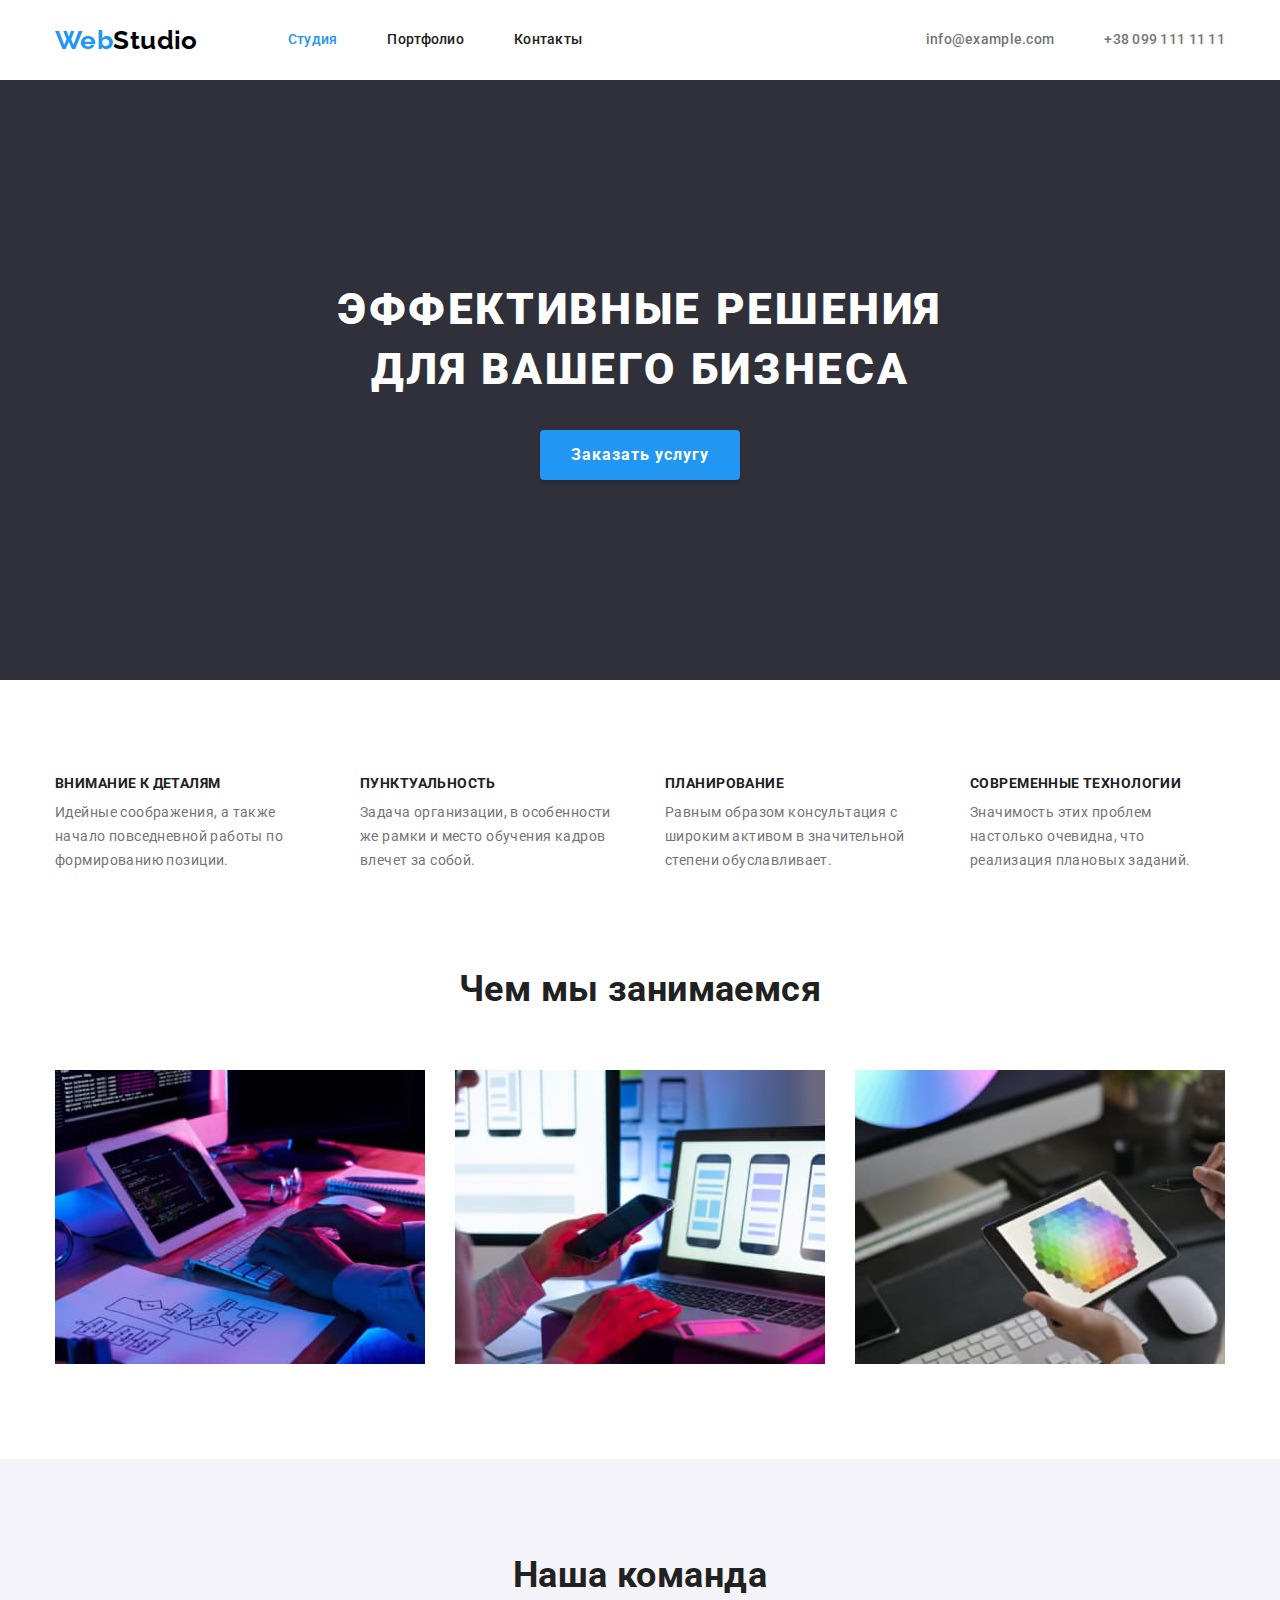
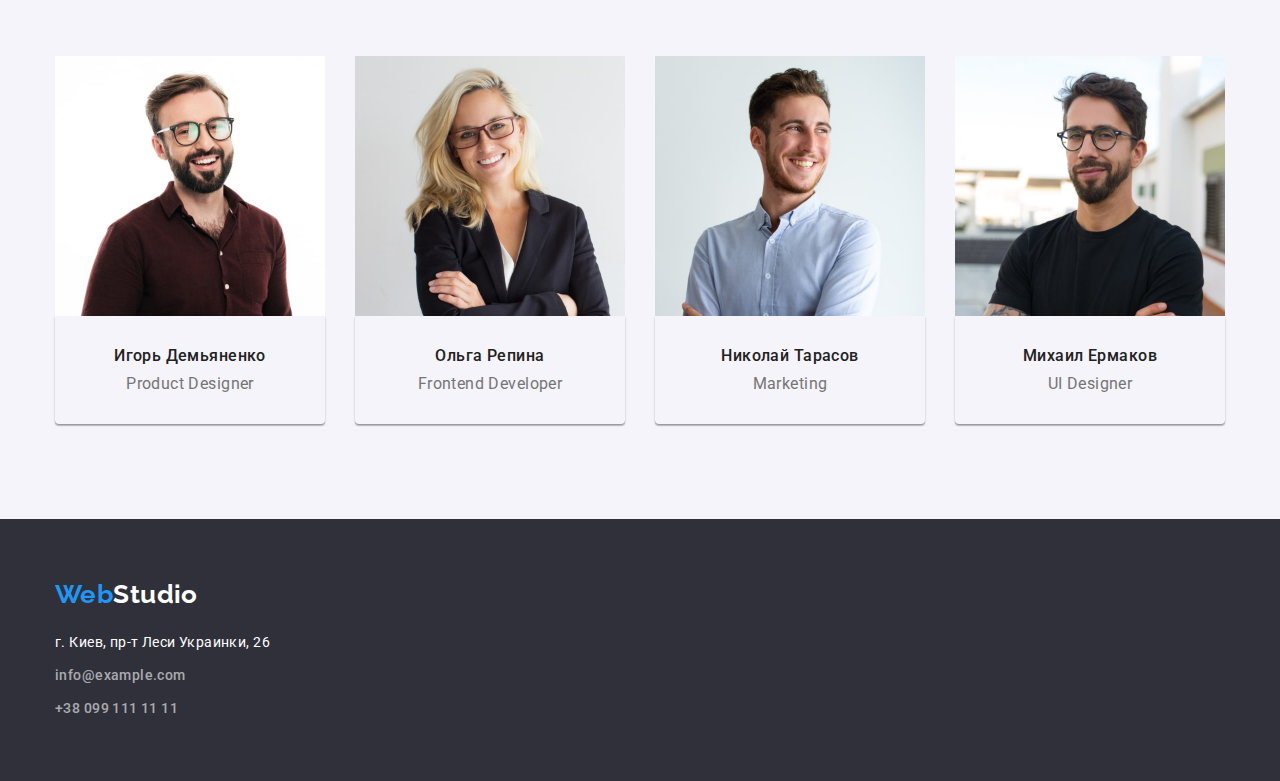
==== index.html @ f0ec1b9f "перенесення файлів з дз3" ====
<!DOCTYPE html>
<html lang="ru">

<head>
    <meta charset="UTF-8">
    <meta http-equiv="X-UA-Compatible" content="IE=edge">
    <meta name="viewport" content="width=device-width, initial-scale=1.0">
    <title>Studio</title>
    <link rel="preconnect" href="https://fonts.googleapis.com">
    <link rel="preconnect" href="https://fonts.gstatic.com" crossorigin>
    <link href="https://fonts.googleapis.com/css2?family=Raleway:wght@700&family=Roboto:wght@400;500;700;900&display=swap"
        rel="stylesheet">
    <link rel="stylesheet" href="https://cdnjs.cloudflare.com/ajax/libs/modern-normalize/0.6.0/modern-normalize.min.css" />
    
    <link href="./css/style.css" rel="stylesheet">
    
</head>

<body>
    <!-- Шапка сайта -->
    <header>
        <div class="container">
        <nav class='main-nav'>
            <a href="./index.html" class='logo'>
                <span lang='en' class='logo logo-part'>Web</span><span lang='en'>Studio</span>
            </a>

            <ul class='site-nav'>
                <li class="item"><a href="./index.html" class="nav-link current" >Студия</a></li>
                <li class="item"><a href="./portfolio.html" class="nav-link">Портфолио</a></li>
                <li class="item"><a href="" class="nav-link">Контакты</a></li>
            </ul>
        
        <ul class='contact-list'>
            <li class='contact-item'>
                <a href="mailto:info@example.com" class='contact'>
                    info@example.com
                </a>
            </li>
            <li class='contact-item'>
                <a href="tel:+380991111111" class='contact'>
                    +38 099 111 11 11
                </a>
            </li>
        </ul>
        </nav>
        </div>
    </header>

    <main>
        <!-- Герой -->
        <section class='hero'>
            <h1 class='hero-title'>
                Эффективные решения для вашего бизнеса
            </h1>
            <button type="button" class='hero-button'>Заказать услугу</button>
        </section>

        <section class='advantage-section section'>
            <!-- Преимущества -->
            <div class="container">
            <h2 class='advantage-title title visually-hidden '>
                Преимущества
            </h2>

            <ul class= 'advantage-list'>
                <li class='advantage-item'>
                    <h3 class='advantage-subtitle subtitle'>
                        Внимание к деталям
                    </h3>
                    <p class='advantage-text text'>
                        Идейные соображения, а также начало повседневной работы по формированию позиции.
                    </p>
                </li>
                <li class='advantage-item'>
                    <h3 class='advantage-subtitle subtitle'>
                        Пунктуальность
                    </h3>
                    <p class='advantage-text text'>
                        Задача организации, в особенности же рамки и место обучения кадров влечет за собой.
                    </p>
                </li>
                <li class='advantage-item'>
                    <h3 class='advantage-subtitle subtitle'>
                        Планирование
                    </h3>
                    <p class='advantage-text text'>
                        Равным образом консультация с широким активом в значительной степени обуславливает.
                    </p>
                </li>
                <li class='advantage-item'>
                    <h3 class='advantage-subtitle subtitle'>
                        Современные технологии
                    </h3>
                    <p class='advantage-text text'>
                        Значимость этих проблем настолько очевидна, что реализация плановых заданий.
                    </p>
                </li>
            </ul>
            </div>
        </section>
        <!-- Чем мы занимаемся -->
        <section class='ourwork-section section '>
            <div class="container">
            <h2 class='ourwork-title title'>
                Чем мы занимаемся
            </h2>

            <ul class='ourwork-list'>
                <li class='ourwork-item'>
                    <img src="./images/index-images/img.jpg" alt='Работа за планшетом' width="370" class='ourwork-images'>
                </li >
                <li class='ourwork-item'>
                    <img src="./images/index-images/img1.jpg" alt='Работа за ноутбуком' width="370" class='ourwork-images'>
                </li>
                <li class='ourwork-item'>
                    <img src="./images/index-images/img2.jpg" alt='Работа за планшетом' width="370" class='ourwork-images'>
                </li>
            </ul>
            </div>
        </section>

        <!-- Наша команда -->
        <section class='ourteam-section section'>
            <div class='container'>
            <h2 class='ourteam-title title'>
                Наша команда
            </h2>

            <ul class='ourteam-list'>
                <li class='ourteam-item'>
                    <img src="./images/index-images/img3.jpg" alt='Фото Игоря' width="270" height="260" class='ourteam-immages'>
                    <div class='ourteam-description'>
                    <h3 class='ourteam-subtitle subtitle'>
                        Игорь Демьяненко
                    </h3>
                    <p class='ourteam-text text'>
                        Product Designer
                    </p>
                    </div>
                </li>
                <li class='ourteam-item'>
                    <img src="./images/index-images/img4.jpg" alt='Фото Ольги' width="270" height="260" class='ourteam-images'>
                    <div class='ourteam-description'>
                    <h3 class='ourteam-subtitle subtitle'>
                        Ольга Репина
                    </h3>
                    <p class='ourteam-text text'>
                        Frontend Developer
                    </p>
                    </div>
                </li>
                <li class='ourteam-item'>
                    <img src="./images/index-images/img5.jpg" alt='Фото Николая' width="270" height="260" class='ourteam-images'>
                    <div class='ourteam-description'>
                    <h3 class='ourteam-subtitle subtitle'>
                        Николай Тарасов
                    </h3>
                    <p class='ourteam-text text'>
                        Marketing
                    </p>
                    </div>
                </li>
                <li class='ourteam-item'>
                    <img src="./images/index-images/img6.jpg" alt='Фото Михаила' width="270" height="260" class='ourteam-images'>
                    <div class='ourteam-description'>
                    <h3 class='ourteam-subtitle subtitle'>
                        Михаил Ермаков
                    </h3>
                    <p class='ourteam-text text'>
                        UI Designer
                    </p>
                    </div>
                </li>
            </ul>
            </div>
        </section>
    </main>

    <!-- Футер -->
    <footer>
        <div class="container">
        <a href="./index.html" class='logo logo-footer'>
            <span lang='en' class='logo logo-part'>Web</span><span lang='en'>Studio</span>
        </a>
        <address class='address'>
            <ul class='address-list' >
                <li class='address-item'>
                    <a href="/" class="address-map">г. Киев, пр-т Леси Украинки, 26</a>
                </li>
                <li class='address-item'>
                    <a href="mailto:info@example.com" class='contact footer-contact'>
                        info@example.com
                    </a>
                </li>
                <li class='address-item'>
                    <a href="tel:+380991111111" class='contact footer-contact'>
                        +38 099 111 11 11
                    </a>
                </li>
            </ul>
            </address>
        </div>
        
    </footer>
</body>

</html>
---- css/style.css ----
/*#2196F3- цвет акцента
background #E5E5E5
footer #2F303A
header #FFFFFF
#212121- вторичнний цвет текста
#757575-основной цвет текста
rgba(255, 255, 255, 0,6)-цвет адресса в футере*/

/*Обнуляем стили*/
* {
  padding: 0;
  margin: 0;
  border: 0;
}

/*
*,*before, *after{
    -moz-box-sizing:border-box;
    -webkit-box-sizing: border-box;
    box-sizing: border-box;
}
*/

:focus,
:active {
  outline: none;
}

a:focus,
a:active {
  outline: none;
}

nav,
footer,
header,
aside {
  display: block;
}

html,
body {
  height: 100%;
  width: 100%;
  font-size: 100%;
  line-height: 1;
}

a,
a:visited,
a:hover {
  text-decoration: none;
}

ul,
li {
  list-style: none;
}

h1,
h2,
h3,
h4,
h5,
h6 {
  font-size: inherit;
  font-weight: inherit;
}

:root {
  --primary-text-color: #212121;
  --title-text-color: #757575;
  --accent-color: #2196f3;
  --color-buttons: #f5f4fa;
  --primary-white-color: #ffffff;
  --background-color: #ffffff;
}

.visually-hidden {
  position: absolute;
  white-space: nowrap;
  width: 1px;
  height: 1px;
  overflow: hidden;
  border: 0;
  padding: 0;
  clip: rect(0 0 0 0);
  clip-path: inset(50%);
  margin: -1px;
}

body {
  background-color: var(--background-color);
  color: var(--title-text-color);

  font-family: Roboto, sans-serif;
  font-style: normal;
  font-weight: 400;

  letter-spacing: 0.03em;
  font-size: 14px;
  line-height: 1.71;
}

img {
  display: block;
  max-width: 100%;
}

.container {
  margin-left: auto;
  margin-right: auto;
  width: 1200px;
  padding-left: 15px;
  padding-right: 15px;
}

.section {
  padding-top: 95px;
  padding-bottom: 95px;
}

.title {
  font-weight: 700;
  font-size: 36px;
  line-height: 1.17;

  color: var(--primary-text-color);

  text-align: center;

  margin-bottom: 60px;
}

.subtitle {
  font-weight: 500;
  font-size: 16px;
  line-height: 1.19;

  /*text-align: center;*/

  color: var(--primary-text-color);
}
/* -----------------------------------------Header---------------------------------------------------------------- */
header {
  background-color: #ffffff;
}

.main-nav {
  display: flex;
  align-items: center;
}

/* Logo */

.logo {
  font-family: Raleway, sans-serif;
  font-weight: 700;
  font-size: 26px;
  line-height: 1.19;
  color: #000000;
}

.logo-part {
  color: var(--accent-color);
}

/* Site nav */

.site-nav {
  display: flex;
  margin-left: 90px;
}

.site-nav .item:not(:last-child) {
  margin-right: 50px;
}

.nav-link {
  display: block;
  padding-top: 32px;
  padding-bottom: 32px;

  font-weight: 500;
  font-size: 14px;
  line-height: 1.14;
  letter-spacing: 0.02em;

  color: var(--primary-text-color);
}

.nav-link:hover,
.nav-link:focus,
.contact:hover,
.contact:focus {
  color: var(--accent-color);
}

.nav-link.current {
  color: var(--accent-color);
}

.contact {
  color: var(--title-text-color);

  font-weight: 500;
  font-size: 14px;
  line-height: 1.14;
  letter-spacing: 0.02em;
}

.contact-list {
  display: flex;
  margin-left: auto;
}

.contact-item:not(:last-child) {
  margin-right: 50px;
}

/* -------------------------------------Footer------------------------------------------------------------------- */

footer {
  background-color: #2f303a;
  padding-top: 60px;
  padding-bottom: 60px;
}

.logo-footer {
  color: var(--primary-white-color);
}

address {
  font-style: normal;
  margin-top: 20px;
}

.address-item:not(:last-child) {
  margin-bottom: 9px;
}

.footer-contact {
  color: rgba(255, 255, 255, 0.6);
  font-size: 14px;
  line-height: 1.71;

  letter-spacing: 0.03em;
}

.footer-contact:hover,
.footer-contact:focus {
  color: var(--accent-color);
}

.address-map {
  color: var(--primary-white-color);
}

/*______________________________________________Studio__________________________________________________________*/
/* ---------------------------------------------Hero----------------------------------------------------------- */
.hero {
  text-align: center;
  padding-top: 200px;
  padding-bottom: 200px;

  background: #2f303a;
}

.hero-title {
  margin: 0 auto;
  margin-bottom: 30px;

  width: 700px;
  font-weight: 900;
  font-size: 44px;
  line-height: 1.36;

  letter-spacing: 0.06em;
  text-transform: uppercase;

  color: var(--primary-white-color);
}

.hero-button {
  width: 200px;
  height: 50px;

  background-color: var(--accent-color);

  box-shadow: 0px 4px 4px rgba(0, 0, 0, 0.15);
  border-radius: 4px;

  color: var(--primary-white-color);
  font-weight: 700;
  letter-spacing: 0.06em;
  font-size: 16px;
  line-height: 1.87;

  cursor: pointer;
}
/* ----------------------------------------Advantage--------------------------------------------------------------- */
.advantage-section {
  padding-bottom: 0;
}

.advantage-list {
  display: flex;
  margin-right: -50px;
}

/*.advantage-item:not(:last-child) {
  margin-right: 50px;
}*/

.advantage-item {
  flex-basis: calc(100% / 4 - 50px);
  margin-right: 50px;
}

.advantage-subtitle {
  text-transform: uppercase;
  font-size: 14px;
  font-weight: 700;

  margin-bottom: 10px;
}
/*-----------------------------------------Ourwork-----------------------------------------------------------------*/
.ourwork-list {
  display: flex;
  margin-right: -30px;
}

.ourwork-item {
  flex-basis: calc(100% / 3 - 30px);
  margin-right: 30px;
}
/*.ourwork-item:not(:last-child) {
  margin-right: 30px;
}*/
/* ----------------------------------------Ourteam----------------------------------------------------------------- */
.ourteam-section {
  background-color: #f5f4fa;
}

.ourteam-list {
  display: flex;
  margin-right: -30px;
}

.ourteam-item {
  flex-basis: calc(100% / 4 - 30px);
  margin-right: 30px;
}
/*.ourteam-item:not(:last-child) {
  margin-right: 30px;
}*/

.ourteam-description {
  text-align: center;
  padding-top: 30px;
  padding-bottom: 30px;

  box-shadow: 0px 1px 3px rgba(0, 0, 0, 0.12), 0px 1px 1px rgba(0, 0, 0, 0.14),
    0px 2px 1px rgba(0, 0, 0, 0.2);
  border-radius: 0px 0px 4px 4px;
}

.ourteam-subtitle {
  margin-bottom: 10px;
}

.ourteam-text {
  font-size: 16px;
  line-height: 1.18;
}

/*Portfolio-------------------------------------------------------------------------------------------------------*/
.portfolio {
  border-bottom: 1px solid #ececec;
}

.portfolio-section {
  background: #ffffff;
}

.button-list {
  display: flex;
  justify-content: center;
  margin-bottom: 50px;
}

.button {
  display: inline-block;
  padding: 6px 22px;

  background: var(--color-buttons);
  border-radius: 4px;
  user-select: none;

  cursor: pointer;

  font-weight: 500;
  font-size: 16px;
  line-height: 1.62;
  color: var(--primary-text-color);
}

.button-item:not(:last-child) {
  margin-right: 8px;
}

.button-item label {
  cursor: pointer;
}

.button-item input {
  display: none;
}

.button-item:hover,
.button-item:focus {
  background: var(--accent-color);

  box-shadow: 0px 3px 1px rgba(0, 0, 0, 0.1), 0px 1px 2px rgba(0, 0, 0, 0.08),
    0px 2px 2px rgba(0, 0, 0, 0.12);

  color: var(--primary-white-color);
}

.portfolio-list {
  display: flex;
  flex-wrap: wrap;

  margin-left: -30px;
  margin-bottom: -30px;
}

.portfolio-item {
  flex-basis: calc(100% / 3 - 30px);

  margin-left: 30px;
  margin-bottom: 30px;
}
.portfolio-subtitle {
  font-weight: 700;
  font-size: 18px;
  line-height: 2;

  letter-spacing: 0.06em;

  margin-bottom: 4px;
}

.portfolio-text {
  font-size: 16px;
  line-height: 1.87;
}

.portfolio-descrition {
  padding: 20px 0 20px 24px;

  border: 1px solid #eeeeee;
}
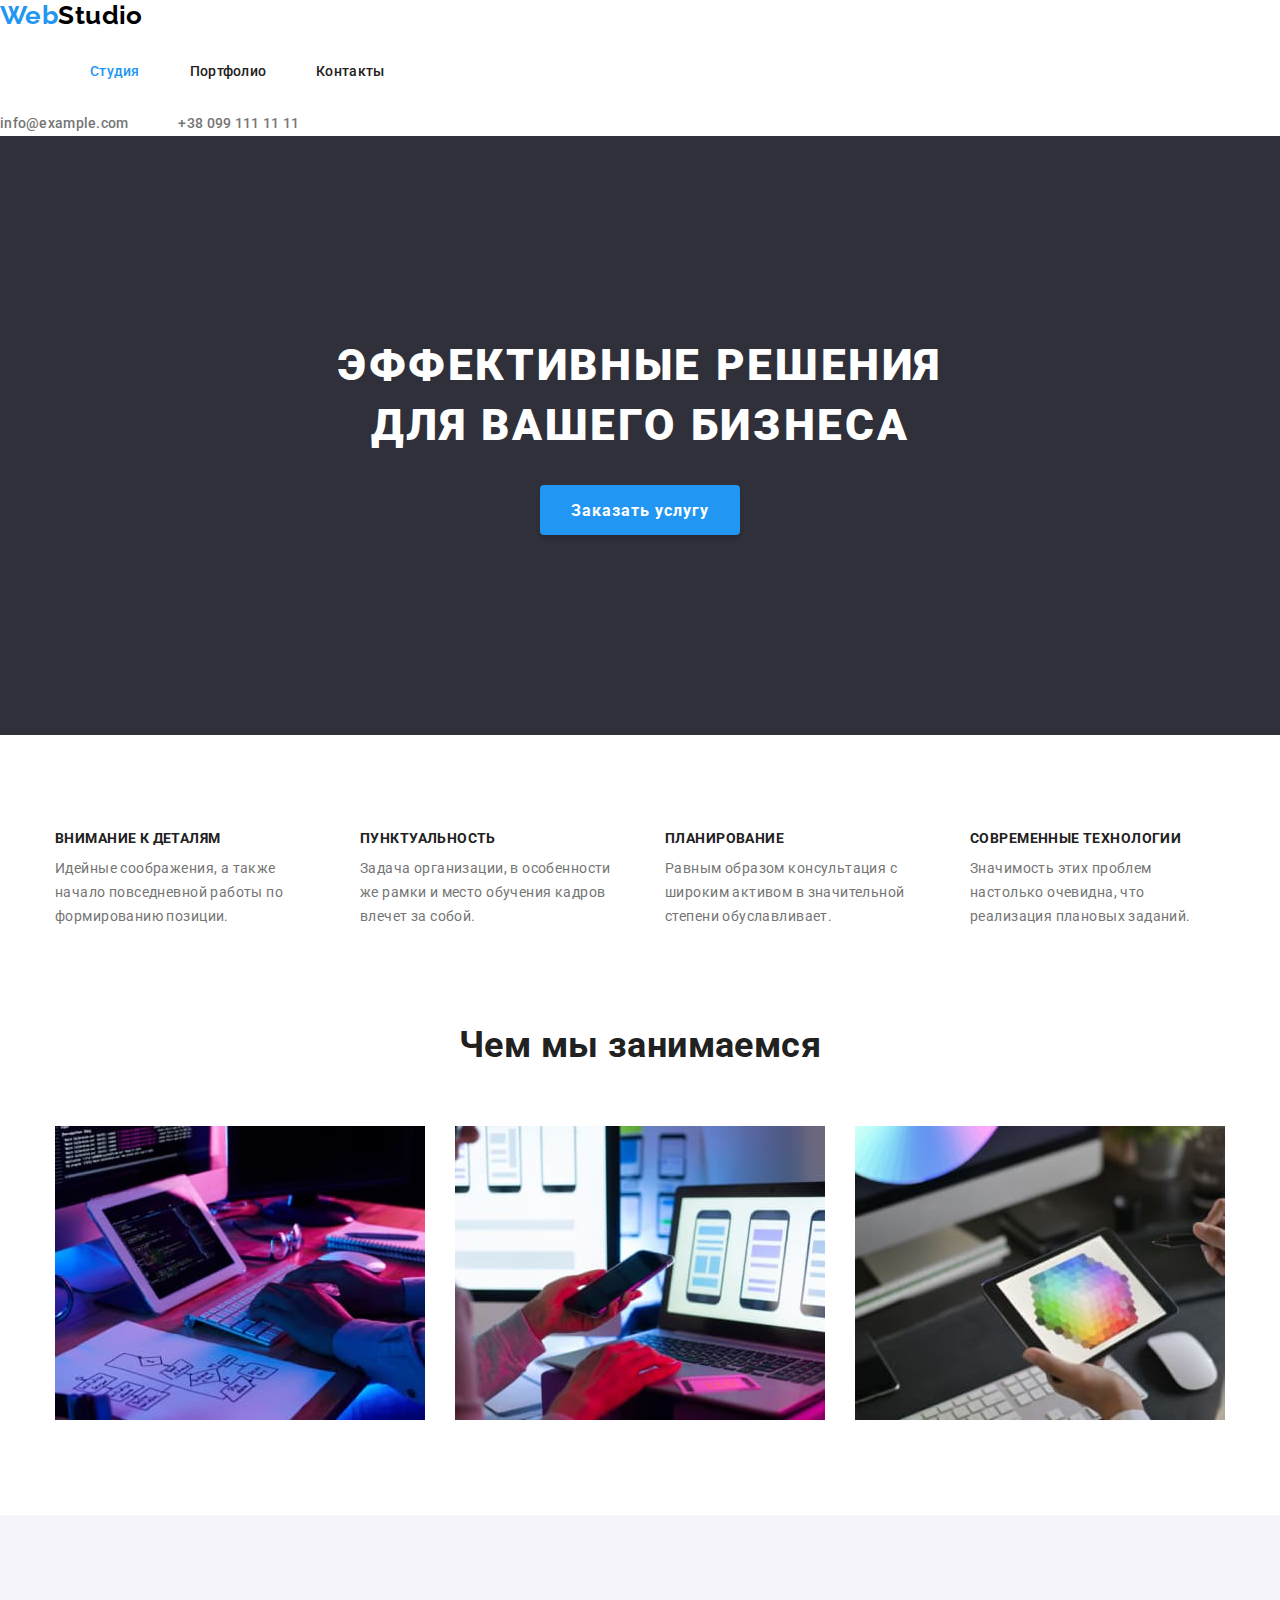
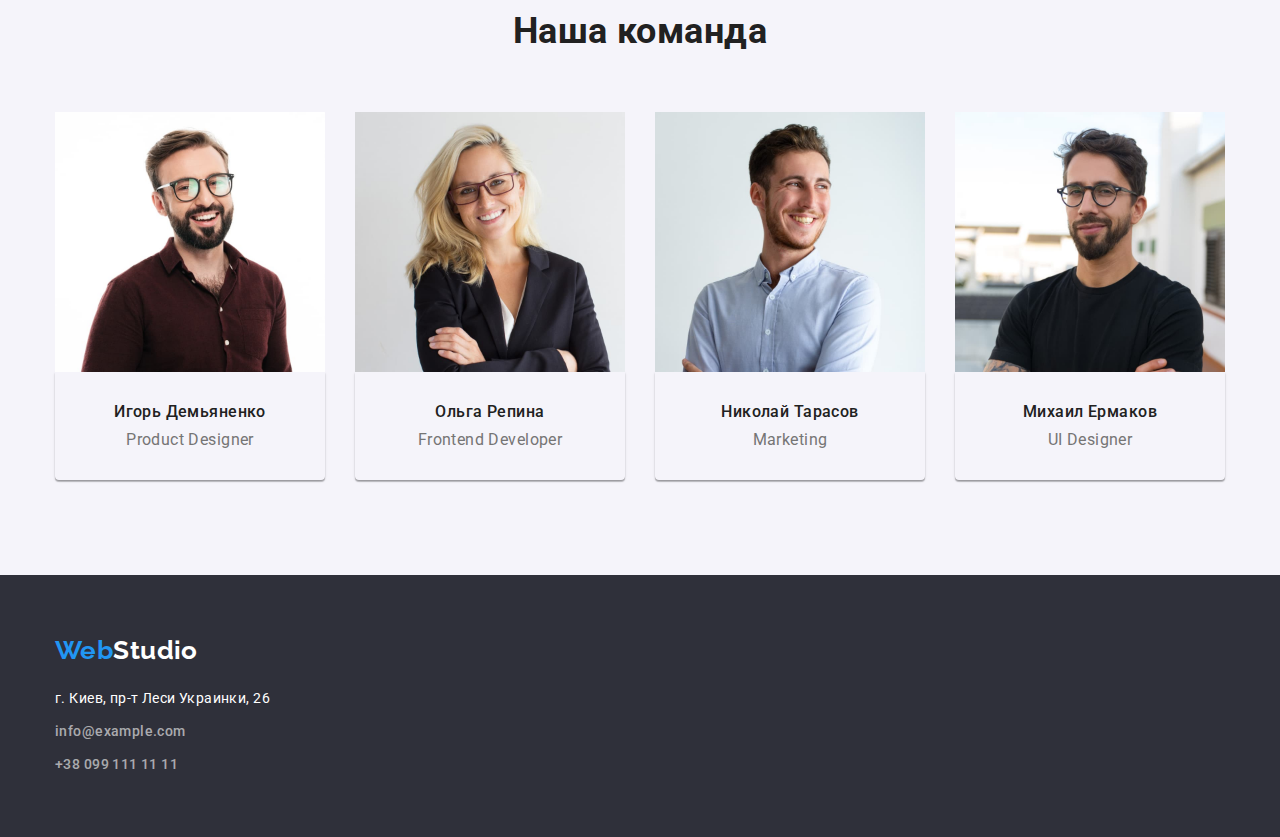
==== commit d07c2e28: "изменено" ====
--- a/index.html
+++ b/index.html
@@ -13,6 +13,7 @@
     <link rel="stylesheet" href="https://cdnjs.cloudflare.com/ajax/libs/modern-normalize/0.6.0/modern-normalize.min.css" />
     
     <link href="./css/style.css" rel="stylesheet">
+    <link href='./css/
     
 </head>
 
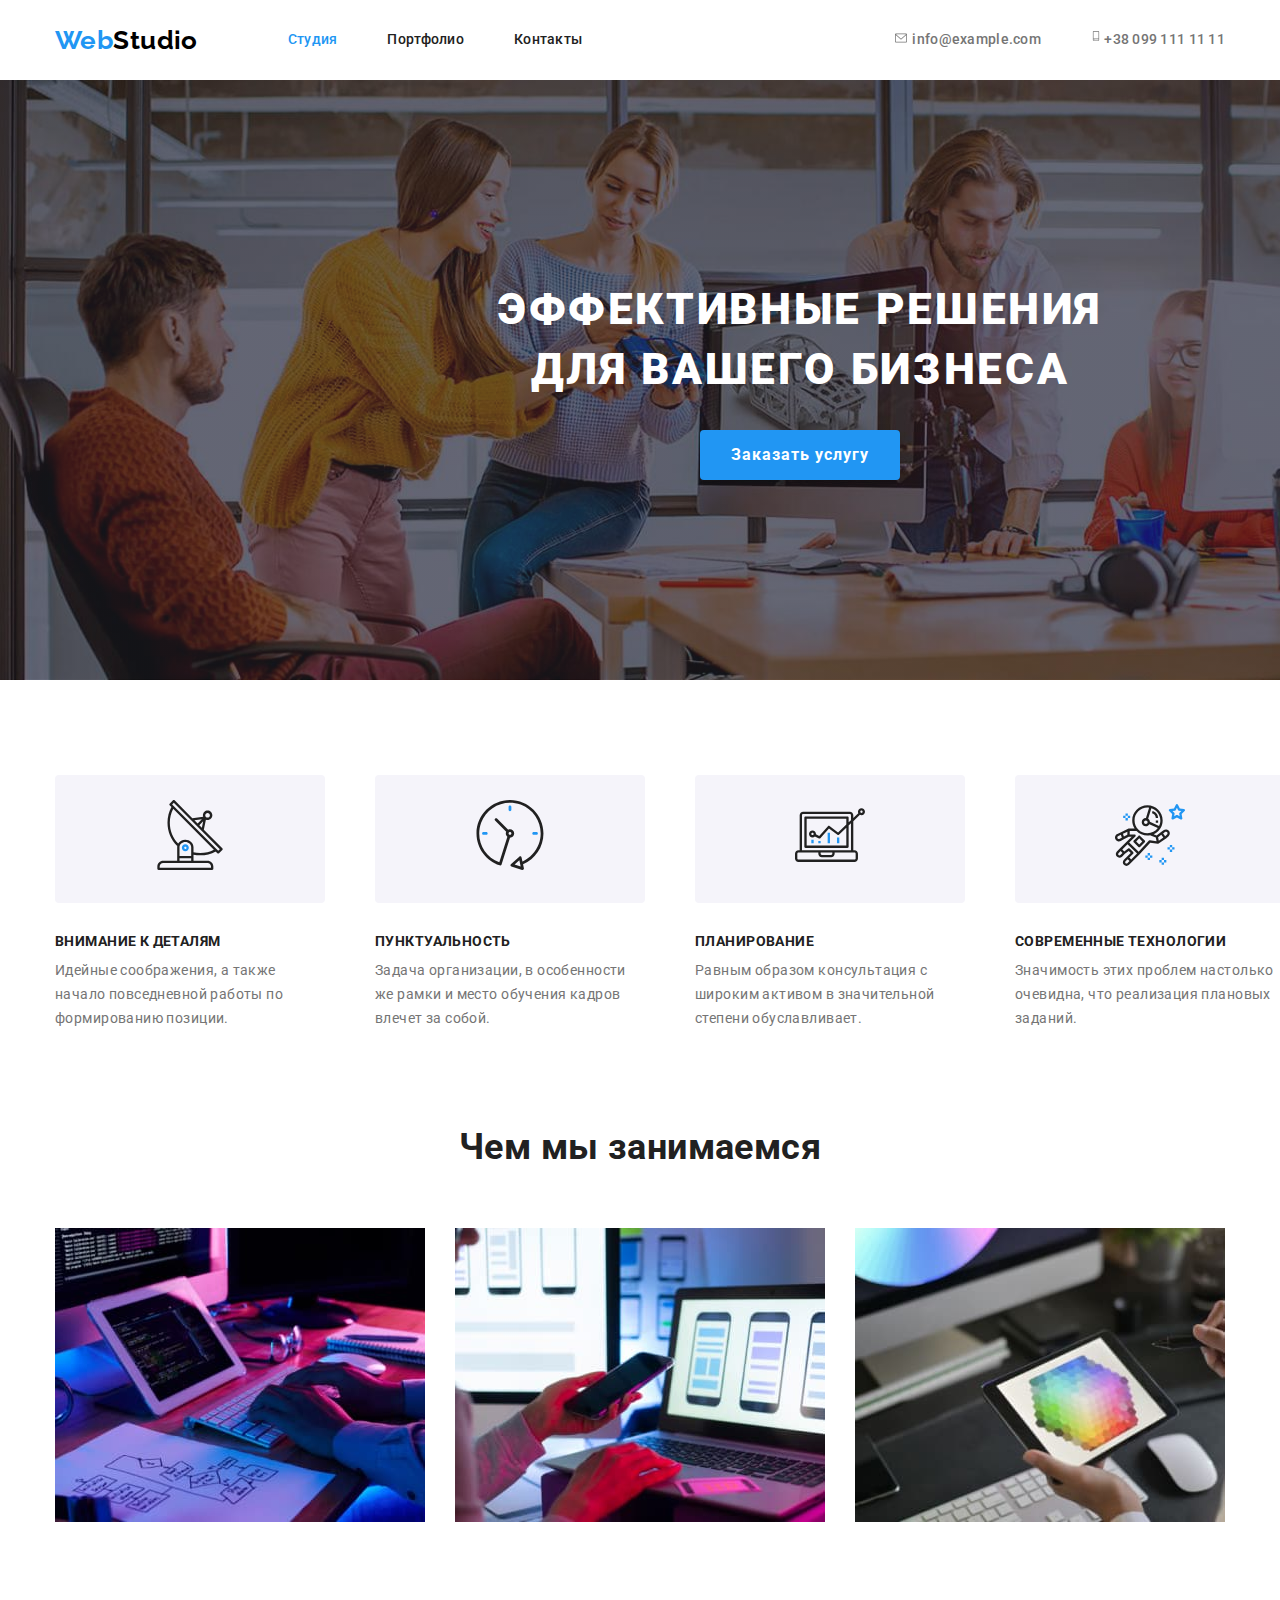
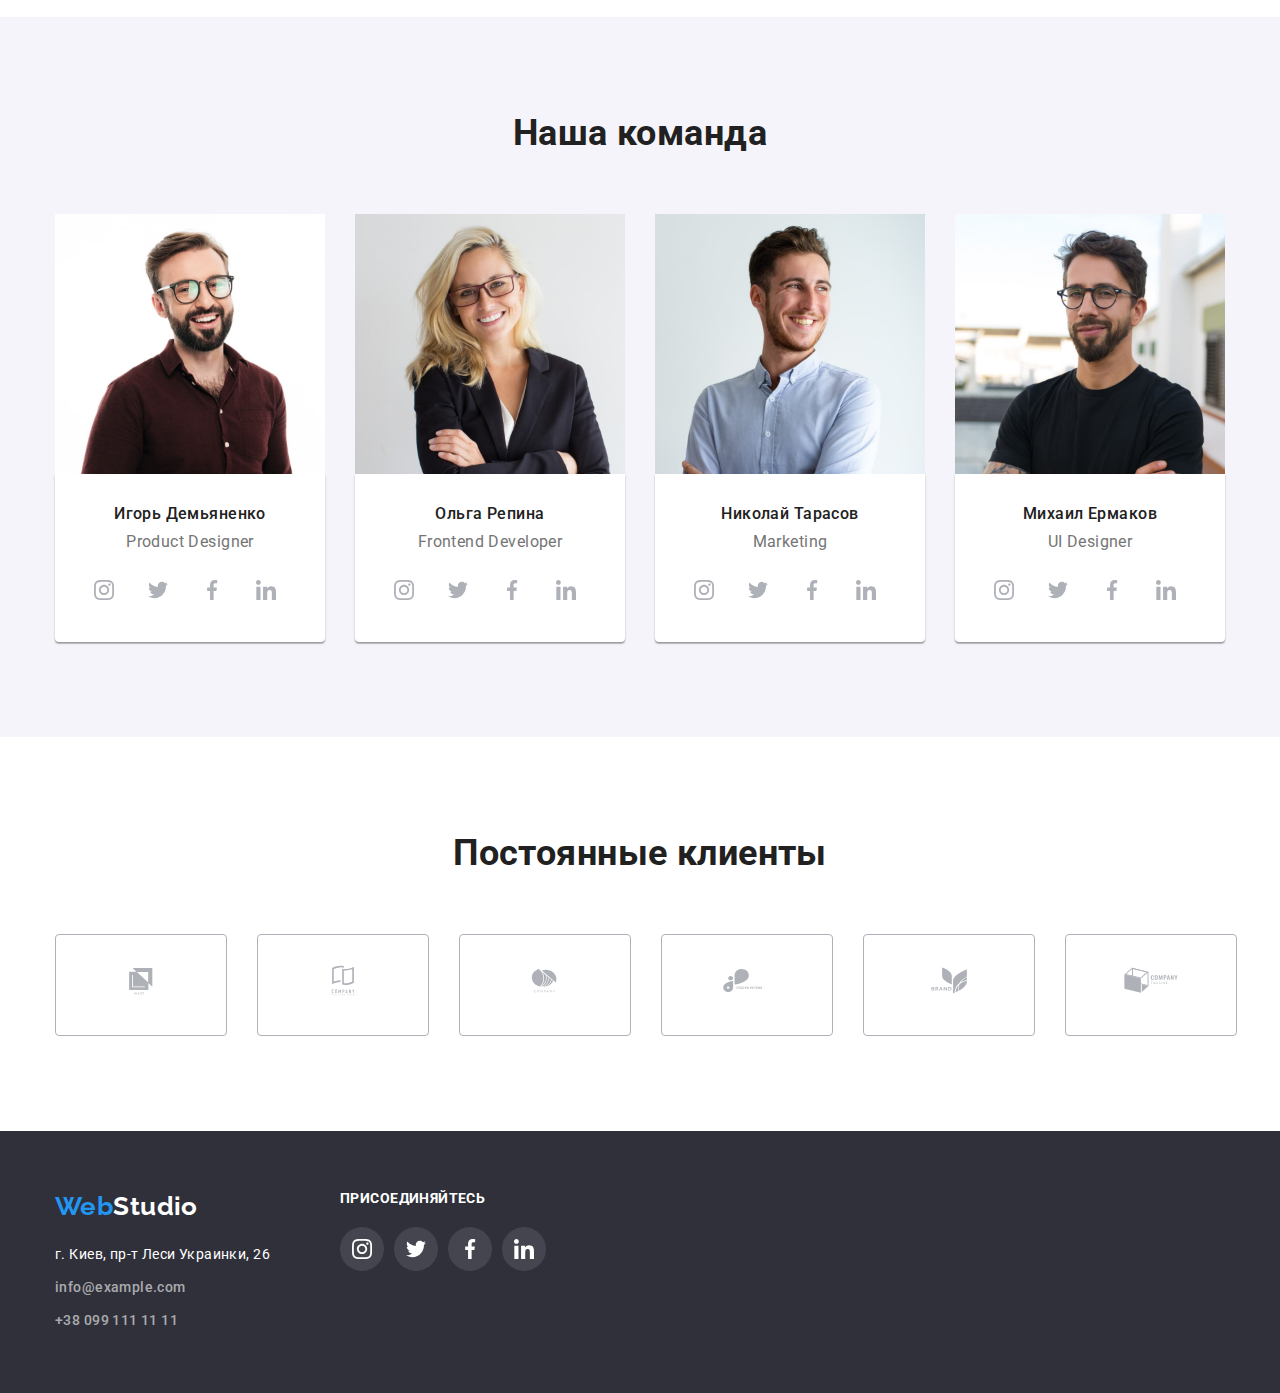
==== commit 1e7ad759: "change" ====
--- a/index.html
+++ b/index.html
@@ -13,7 +13,6 @@
     <link rel="stylesheet" href="https://cdnjs.cloudflare.com/ajax/libs/modern-normalize/0.6.0/modern-normalize.min.css" />
     
     <link href="./css/style.css" rel="stylesheet">
-    <link href='./css/
     
 </head>
 
@@ -35,11 +34,17 @@
         <ul class='contact-list'>
             <li class='contact-item'>
                 <a href="mailto:info@example.com" class='contact'>
+                    <svg class="contact-icon" width='16px' height='12px'>
+                        <use href="./images/sprite.svg#icon-envelope"></use>
+                    </svg>
                     info@example.com
                 </a>
             </li>
             <li class='contact-item'>
                 <a href="tel:+380991111111" class='contact'>
+                <svg class="contact-icon" width='10px' height='16px'>
+                    <use href="./images/sprite.svg#icon-smartphone"></use>
+                </svg>
                     +38 099 111 11 11
                 </a>
             </li>
@@ -51,10 +56,12 @@
     <main>
         <!-- Герой -->
         <section class='hero'>
+            <div class="container">
             <h1 class='hero-title'>
                 Эффективные решения для вашего бизнеса
             </h1>
             <button type="button" class='hero-button'>Заказать услугу</button>
+            </div>
         </section>
 
         <section class='advantage-section section'>
@@ -66,6 +73,11 @@
 
             <ul class= 'advantage-list'>
                 <li class='advantage-item'>
+                    <div class="container-icon">
+                    <svg class="advantage-icon" width='70' height='70'>
+                        <use href="./images/sprite.svg#icon-antenna"></use>
+                    </svg>
+                    </div>
                     <h3 class='advantage-subtitle subtitle'>
                         Внимание к деталям
                     </h3>
@@ -74,6 +86,11 @@
                     </p>
                 </li>
                 <li class='advantage-item'>
+                    <div class="container-icon">                    
+                    <svg class="contact-icon" width='70' height='70'>
+                        <use href="./images/sprite.svg#icon-clock"></use>
+                    </svg>
+                    </div>
                     <h3 class='advantage-subtitle subtitle'>
                         Пунктуальность
                     </h3>
@@ -82,6 +99,11 @@
                     </p>
                 </li>
                 <li class='advantage-item'>
+                    <div class="container-icon">
+                    <svg class="contact-icon" width='70' height='70'>
+                        <use href="./images/sprite.svg#icon-diagram"></use>
+                    </svg>
+                    </div>
                     <h3 class='advantage-subtitle subtitle'>
                         Планирование
                     </h3>
@@ -90,6 +112,11 @@
                     </p>
                 </li>
                 <li class='advantage-item'>
+                    <div class="container-icon">
+                    <svg class="contact-icon" width='70' height='70'>
+                        <use href="./images/sprite.svg#icon-astronaut"></use>
+                    </svg>
+                    </div>
                     <h3 class='advantage-subtitle subtitle'>
                         Современные технологии
                     </h3>
@@ -138,7 +165,37 @@
                     <p class='ourteam-text text'>
                         Product Designer
                     </p>
-                    </div>
+                    <ul class="ourteam-social social-list">
+                        <li class="social-item">
+                            <a href="" class="social-link">
+                                <svg class="social-icon" width="20" height="20">
+                                    <use href="./images/sprite.svg#icon-instagram"></use>
+                                </svg>
+                            </a>
+                        </li>
+                        <li class="social-item">
+                            <a href="" class="social-link">
+                                <svg class="social-icon" width="20" height="20">
+                                    <use href="./images/sprite.svg#icon-twitter"></use>
+                                </svg>
+                            </a>
+                        </li>
+                        <li class="social-item">
+                            <a href="" class="social-link">
+                                <svg class="social-icon" width="20" height="20">
+                                    <use href="./images/sprite.svg#icon-facebook"></use>
+                                </svg>
+                            </a>
+                        </li>
+                        <li class="social-item">
+                            <a href="" class="social-link">
+                                <svg class="social-icon" width="20" height="20">
+                                    <use href="./images/sprite.svg#icon-linkedin"></use>
+                                </svg>
+                            </a>
+                        </li>
+                    </ul>
+                </div>
                 </li>
                 <li class='ourteam-item'>
                     <img src="./images/index-images/img4.jpg" alt='Фото Ольги' width="270" height="260" class='ourteam-images'>
@@ -149,6 +206,36 @@
                     <p class='ourteam-text text'>
                         Frontend Developer
                     </p>
+                    <ul class="ourteam-social social-list">
+                        <li class="social-item">
+                            <a href="" class="social-link">
+                                <svg class="social-icon" width="20" height="20">
+                                    <use href="./images/sprite.svg#icon-instagram"></use>
+                                </svg>
+                            </a>
+                        </li>
+                        <li class="social-item">
+                            <a href="" class="social-link">
+                                <svg class="social-icon" width="20" height="20">
+                                    <use href="./images/sprite.svg#icon-twitter"></use>
+                                </svg>
+                            </a>
+                        </li>
+                        <li class="social-item">
+                            <a href="" class="social-link">
+                                <svg class="social-icon" width="20" height="20">
+                                    <use href="./images/sprite.svg#icon-facebook"></use>
+                                </svg>
+                            </a>
+                        </li>
+                        <li class="social-item">
+                            <a href="" class="social-link">
+                                <svg class="social-icon" width="20" height="20">
+                                    <use href="./images/sprite.svg#icon-linkedin"></use>
+                                </svg>
+                            </a>
+                        </li>
+                    </ul>
                     </div>
                 </li>
                 <li class='ourteam-item'>
@@ -160,6 +247,36 @@
                     <p class='ourteam-text text'>
                         Marketing
                     </p>
+                    <ul class="ourteam-social social-list">
+                        <li class="social-item">
+                            <a href="" class="social-link">
+                                <svg class="social-icon" width="20" height="20">
+                                    <use href="./images/sprite.svg#icon-instagram"></use>
+                                </svg>
+                            </a>
+                        </li>
+                        <li class="social-item">
+                            <a href="" class="social-link">
+                                <svg class="social-icon" width="20" height="20">
+                                    <use href="./images/sprite.svg#icon-twitter"></use>
+                                </svg>
+                            </a>
+                        </li>
+                        <li class="social-item">
+                            <a href="" class="social-link">
+                                <svg class="social-icon" width="20" height="20">
+                                    <use href="./images/sprite.svg#icon-facebook"></use>
+                                </svg>
+                            </a>
+                        </li>
+                        <li class="social-item">
+                            <a href="" class="social-link">
+                                <svg class="social-icon" width="20" height="20">
+                                    <use href="./images/sprite.svg#icon-linkedin"></use>
+                                </svg>
+                            </a>
+                        </li>
+                    </ul>
                     </div>
                 </li>
                 <li class='ourteam-item'>
@@ -171,16 +288,97 @@
                     <p class='ourteam-text text'>
                         UI Designer
                     </p>
-                    </div>
-                </li>
-            </ul>
+                    <ul class="ourteam-social social-list">
+                        <li class="social-item">
+                            <a href="" class="social-link">
+                                <svg class="social-icon" width="20" height="20">
+                                    <use href="./images/sprite.svg#icon-instagram"></use>
+                                </svg>
+                            </a>
+                        </li>
+                        <li class="social-item">
+                            <a href="" class="social-link">
+                                <svg class="social-icon" width="20" height="20">
+                                    <use href="./images/sprite.svg#icon-twitter"></use>
+                                </svg>
+                            </a>
+                        </li>
+                        <li class="social-item">
+                            <a href="" class="social-link">
+                                <svg class="social-icon" width="20" height="20">
+                                    <use href="./images/sprite.svg#icon-facebook"></use>
+                                </svg>
+                            </a>
+                        </li>
+                        <li class="social-item">
+                            <a href="" class="social-link">
+                                <svg class="social-icon" width="20" height="20">
+                                    <use href="./images/sprite.svg#icon-linkedin"></use>
+                                </svg>
+                            </a>
+                        </li>
+                    </ul>
+                    </div>
+                </li>
+            </ul>
+            </div>
+        </section>
+
+        <section class="cliens-section section">
+            <div class="container">
+                <h2 class="title">Постоянные клиенты</h2>
+                <ul class='clients-list'>
+                    <li class="clients-item">
+                        <a href="" class="clients-link">
+                            <svg class="clients-icon" width="106" height="60">
+                                <use href="./images/sprite.svg#icon-logo1"></use>
+                            </svg>
+                        </a>
+                    </li>
+                    <li class="clients-item">
+                        <a href="" class="clients-link">
+                            <svg class="clients-icon" width="106" height="60">
+                                <use href="./images/sprite.svg#icon-logo2"></use>
+                            </svg>
+                        </a>
+                    </li>
+                    <li class="clients-item">
+                        <a href="" class="clients-link">
+                            <svg class="clients-icon" width="106" height="60">
+                                <use href="./images/sprite.svg#icon-logo3"></use>
+                            </svg>
+                        </a>
+                    </li>
+                    <li class="clients-item">
+                        <a href="" class="clients-link">
+                            <svg class="clients-icon" width="106" height="60">
+                                <use href="./images/sprite.svg#icon-logo4"></use>
+                            </svg>
+                        </a>
+                    </li>
+                    <li class="clients-item">
+                        <a href="" class="clients-link">
+                            <svg class="clients-icon" width="106" height="60">
+                                <use href="./images/sprite.svg#icon-logo5"></use>
+                            </svg>
+                        </a>
+                    </li>
+                    <li class="clients-item">
+                        <a href="" class="clients-link">
+                            <svg class="clients-icon" width="106" height="60">
+                                <use href="./images/sprite.svg#icon-logo6"></use>
+                            </svg>
+                        </a>
+                    </li>
+                </ul>
             </div>
         </section>
     </main>
 
     <!-- Футер -->
     <footer>
-        <div class="container">
+        <div class="container footer-container">
+            <div class='right-container'>
         <a href="./index.html" class='logo logo-footer'>
             <span lang='en' class='logo logo-part'>Web</span><span lang='en'>Studio</span>
         </a>
@@ -202,7 +400,42 @@
             </ul>
             </address>
         </div>
+        <div class="left-container">
+            <h3 class="footer-title">Присоединяйтесь</h3>
+            <ul class="footer-social social-list">
+                <li class="social-item">
+                    <a href="" class="social-link social-footer-link">
+                        <svg class="social-icon footer-icon" width="20" height="20">
+                            <use href="./images/sprite.svg#icon-instagram"></use>
+                        </svg>
+                    </a>
+                </li>
+                <li class="social-item">
+                    <a href="" class="social-link social-footer-link">
+                        <svg class="social-icon footer-icon" width="20" height="20">
+                            <use href="./images/sprite.svg#icon-twitter"></use>
+                        </svg>
+                    </a>
+                </li>
+                <li class="social-item">
+                    <a href="" class="social-link social-footer-link">
+                        <svg class="social-icon footer-icon" width="20" height="20">
+                            <use href="./images/sprite.svg#icon-facebook"></use>
+                        </svg>
+                    </a>
+                </li>
+                <li class="social-item">
+                    <a href="" class="social-link social-footer-link">
+                        <svg class="social-icon footer-icon" width="20" height="20">
+                            <use href="./images/sprite.svg#icon-linkedin"></use>
+                        </svg>
+                    </a>
+                </li>
+            </ul>
+        </div>
+        </div>
         
+
     </footer>
 </body>
 
--- a/css/style.css
+++ b/css/style.css
@@ -74,6 +74,7 @@
   --color-buttons: #f5f4fa;
   --primary-white-color: #ffffff;
   --background-color: #ffffff;
+  --social-icon-color: #afb1b8;
 }
 
 .visually-hidden {
@@ -190,9 +191,7 @@
 }
 
 .nav-link:hover,
-.nav-link:focus,
-.contact:hover,
-.contact:focus {
+.nav-link:focus {
   color: var(--accent-color);
 }
 
@@ -218,42 +217,18 @@
   margin-right: 50px;
 }
 
-/* -------------------------------------Footer------------------------------------------------------------------- */
-
-footer {
-  background-color: #2f303a;
-  padding-top: 60px;
-  padding-bottom: 60px;
-}
-
-.logo-footer {
-  color: var(--primary-white-color);
-}
-
-address {
-  font-style: normal;
-  margin-top: 20px;
-}
-
-.address-item:not(:last-child) {
-  margin-bottom: 9px;
-}
-
-.footer-contact {
-  color: rgba(255, 255, 255, 0.6);
-  font-size: 14px;
-  line-height: 1.71;
-
-  letter-spacing: 0.03em;
-}
-
-.footer-contact:hover,
-.footer-contact:focus {
+.contact-icon {
+  fill: currentColor;
+}
+
+.contact:hover,
+.contact:focus {
   color: var(--accent-color);
 }
 
-.address-map {
-  color: var(--primary-white-color);
+.contact:hover .contact-icon,
+.contact:focus .contact-icon {
+  fill: var(--accent-color);
 }
 
 /*______________________________________________Studio__________________________________________________________*/
@@ -263,7 +238,17 @@
   padding-top: 200px;
   padding-bottom: 200px;
 
-  background: #2f303a;
+  width: 1600px;
+  background-image: linear-gradient(
+      rgba(47, 48, 58, 0.4),
+      rgba(47, 48, 58, 0.4)
+    ),
+    url(../images/index-images/bg.jpg);
+  background-repeat: no-repeat;
+  background-size: cover;
+  background-position: center;
+
+  background-color: #c4c4c4;
 }
 
 .hero-title {
@@ -323,6 +308,14 @@
   font-weight: 700;
 
   margin-bottom: 10px;
+}
+
+.container-icon {
+  padding: 25px 100px;
+  margin-bottom: 30px;
+
+  background: #f5f4fa;
+  border-radius: 4px;
 }
 /*-----------------------------------------Ourwork-----------------------------------------------------------------*/
 .ourwork-list {
@@ -360,6 +353,8 @@
   padding-top: 30px;
   padding-bottom: 30px;
 
+  background-color: #ffffff;
+
   box-shadow: 0px 1px 3px rgba(0, 0, 0, 0.12), 0px 1px 1px rgba(0, 0, 0, 0.14),
     0px 2px 1px rgba(0, 0, 0, 0.2);
   border-radius: 0px 0px 4px 4px;
@@ -372,8 +367,78 @@
 .ourteam-text {
   font-size: 16px;
   line-height: 1.18;
-}
-
+
+  margin-bottom: 16px;
+}
+
+.social-list {
+  display: flex;
+  justify-content: center;
+}
+
+.social-item {
+  width: 44px;
+  height: 44px;
+}
+
+.social-item:not(last-child) {
+  margin-right: 10px;
+}
+.social-icon {
+  fill: var(--social-icon-color);
+}
+
+.social-link {
+  width: 100%;
+  height: 100%;
+  background-color: #ffffff;
+  border-radius: 50%;
+  display: flex;
+  align-items: center;
+  justify-content: center;
+}
+
+.social-link:hover,
+.social-link:focus {
+  background-color: var(--accent-color);
+}
+
+.social-link:hover .social-icon,
+.social-link:focus .social-icon {
+  fill: #ffffff;
+}
+
+/* ----------------------------------------Clients----------------------------------------------------------------- */
+.clients-list {
+  display: flex;
+
+  margin-right: -30px;
+}
+
+.clients-item {
+  border: 1px solid #afb1b8;
+  box-sizing: border-box;
+  border-radius: 4px;
+
+  padding: 16px 32px;
+
+  flex-basis: calc(100% / 6 - 30px);
+  margin-right: 30px;
+}
+
+.clients-icon {
+  fill: #afb1b8;
+}
+
+.clients-item:hover,
+.clients-item:focus {
+  border: 1px solid var(--accent-color);
+}
+
+.clients-item:hover .clients-icon,
+.clients-item:focus .clients-icon {
+  fill: var(--accent-color);
+}
 /*Portfolio-------------------------------------------------------------------------------------------------------*/
 .portfolio {
   border-bottom: 1px solid #ececec;
@@ -441,6 +506,15 @@
   margin-left: 30px;
   margin-bottom: 30px;
 }
+
+.postfolio-item:focus,
+.portfolio-item:hover {
+  border: 1px solid #eeeeee;
+  box-sizing: border-box;
+  box-shadow: 0px 1px 1px rgba(0, 0, 0, 0.12), 0px 4px 4px rgba(0, 0, 0, 0.06),
+    1px 4px 6px rgba(0, 0, 0, 0.16);
+}
+
 .portfolio-subtitle {
   font-weight: 700;
   font-size: 18px;
@@ -461,3 +535,73 @@
 
   border: 1px solid #eeeeee;
 }
+
+/* -------------------------------------Footer------------------------------------------------------------------- */
+
+footer {
+  background-color: #2f303a;
+  padding-top: 60px;
+  padding-bottom: 60px;
+}
+
+.footer-container {
+  display: flex;
+}
+
+.left-container {
+  margin-left: 70px;
+}
+
+.logo-footer {
+  color: var(--primary-white-color);
+}
+
+address {
+  font-style: normal;
+  margin-top: 20px;
+}
+
+.footer-title {
+  font-weight: 700;
+  line-height: 1.14;
+
+  text-transform: uppercase;
+
+  color: #ffffff;
+
+  margin-bottom: 20px;
+}
+
+.address-item:not(:last-child) {
+  margin-bottom: 9px;
+}
+
+.footer-contact {
+  color: rgba(255, 255, 255, 0.6);
+  font-size: 14px;
+  line-height: 1.71;
+
+  letter-spacing: 0.03em;
+}
+
+.footer-contact:hover,
+.footer-contact:focus {
+  color: var(--accent-color);
+}
+
+.address-map {
+  color: var(--primary-white-color);
+}
+
+.social-footer-link {
+  background-color: rgba(255, 255, 255, 0.1);
+}
+
+.footer-icon {
+  fill: #ffffff;
+}
+
+.social-footer-link:hover,
+.social-footer-link:focus {
+  background: var(--accent-color);
+}
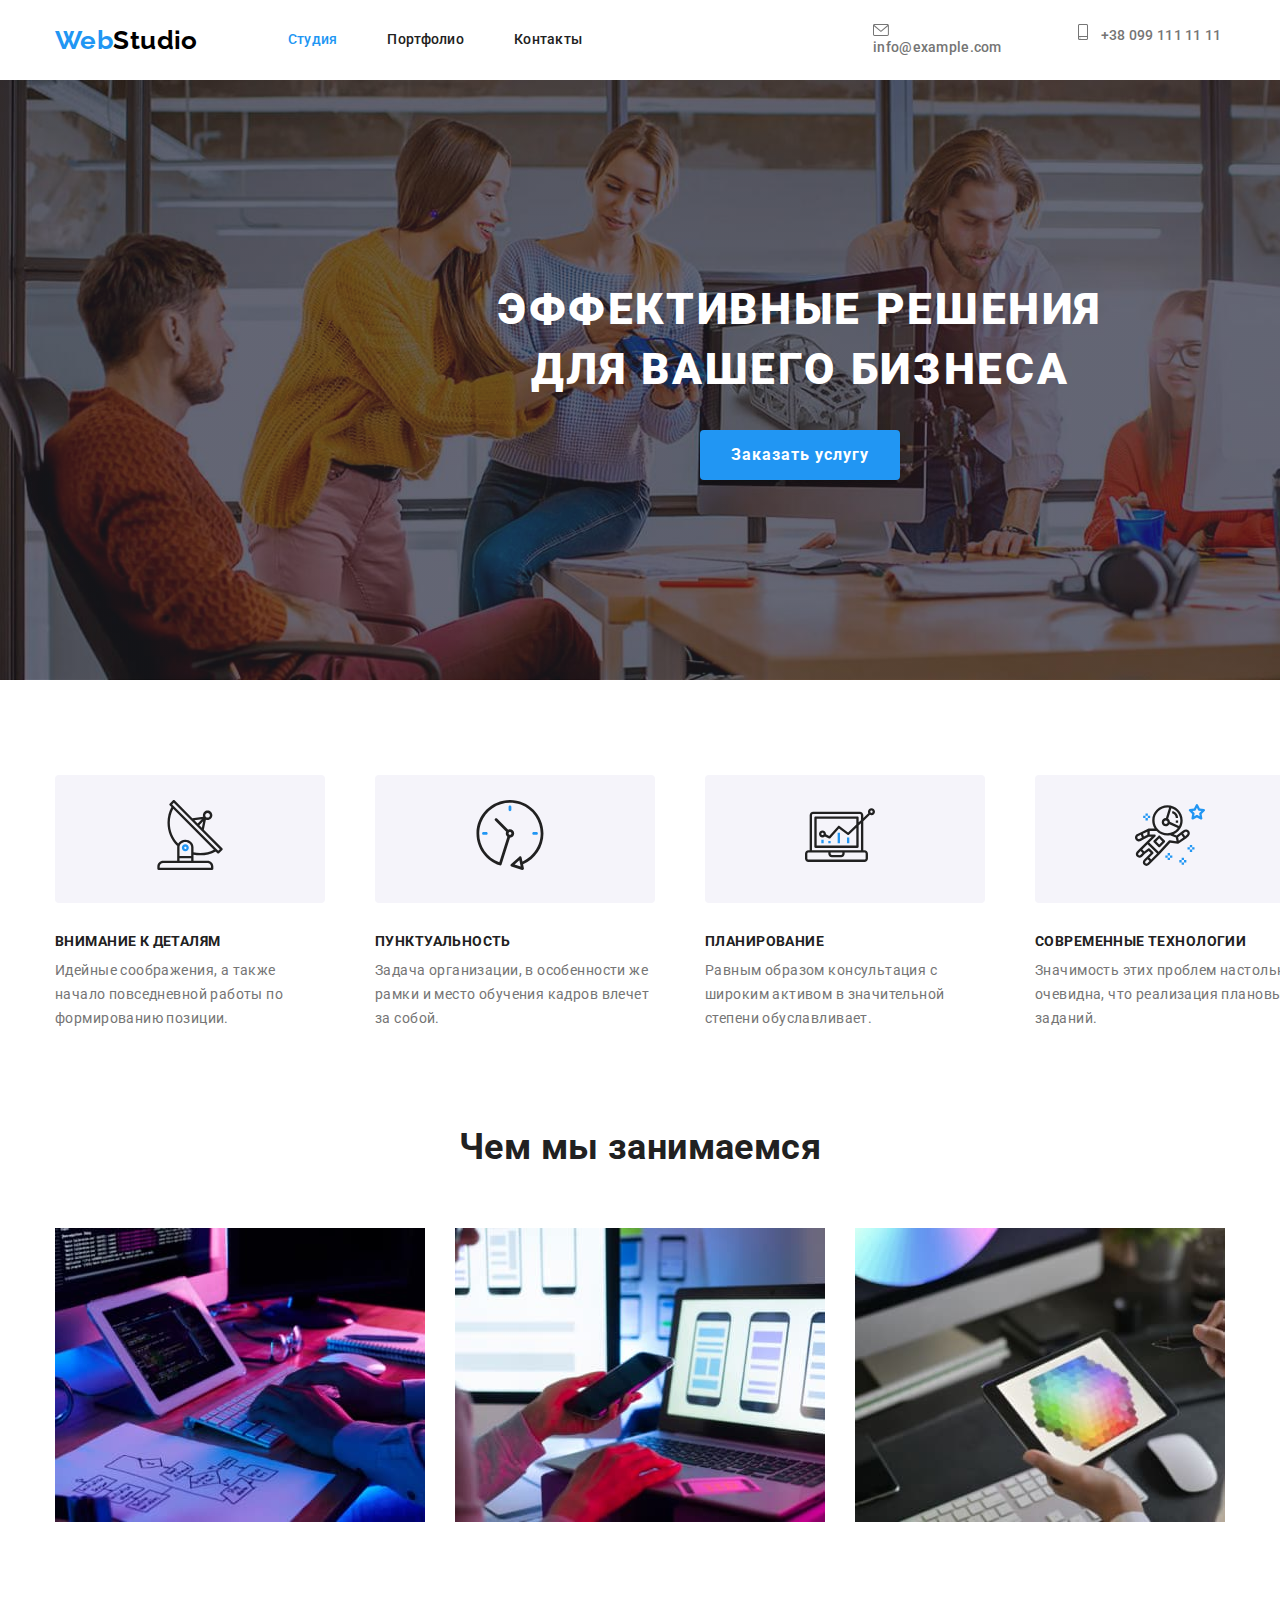
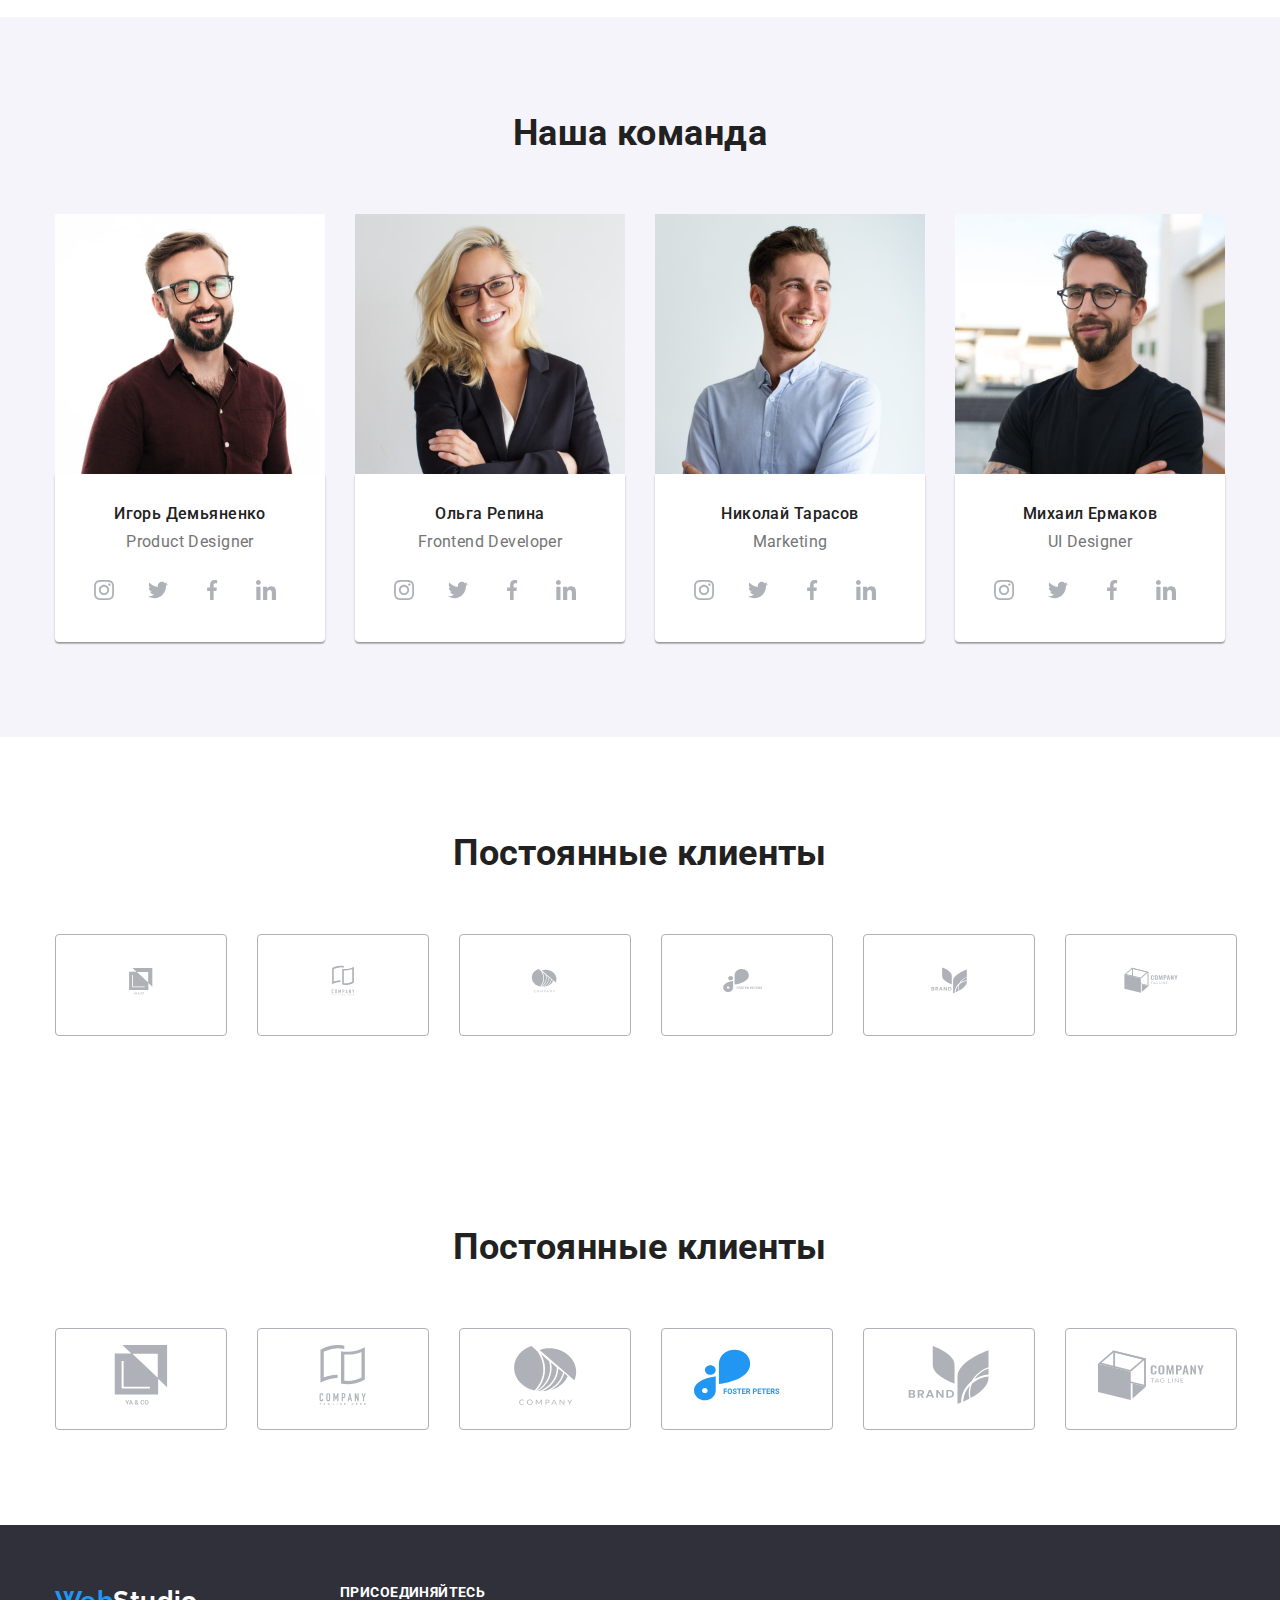
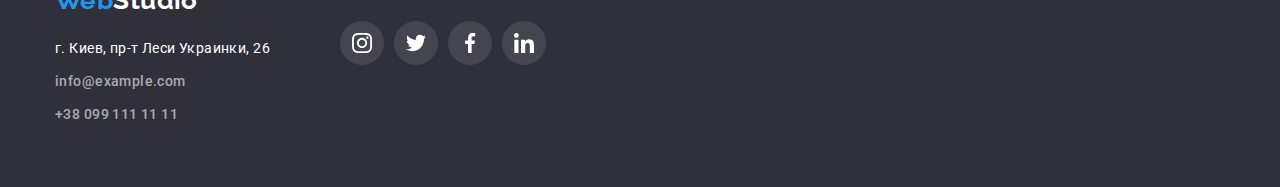
==== commit d50aaddf: "change" ====
--- a/index.html
+++ b/index.html
@@ -35,7 +35,7 @@
             <li class='contact-item'>
                 <a href="mailto:info@example.com" class='contact'>
                     <svg class="contact-icon" width='16px' height='12px'>
-                        <use href="./images/sprite.svg#icon-envelope"></use>
+                        <use href="./images/sprite1.svg#icon-envelope"></use>
                     </svg>
                     info@example.com
                 </a>
@@ -43,7 +43,7 @@
             <li class='contact-item'>
                 <a href="tel:+380991111111" class='contact'>
                 <svg class="contact-icon" width='10px' height='16px'>
-                    <use href="./images/sprite.svg#icon-smartphone"></use>
+                    <use href="./images/sprite1.svg#icon-smartphone"></use>
                 </svg>
                     +38 099 111 11 11
                 </a>
@@ -367,6 +367,56 @@
                         <a href="" class="clients-link">
                             <svg class="clients-icon" width="106" height="60">
                                 <use href="./images/sprite.svg#icon-logo6"></use>
+                            </svg>
+                        </a>
+                    </li>
+                </ul>
+            </div>
+        </section>
+
+        <section class="cliens-section section">
+            <div class="container">
+                <h2 class="title">Постоянные клиенты</h2>
+                <ul class='clients-list'>
+                    <li class="clients-item">
+                        <a href="" class="clients-link">
+                            <svg class="clients-icon" width="106" height="60">
+                                <use href="./images/sprite2.svg#icon-group1"></use>
+                            </svg>
+                        </a>
+                    </li>
+                    <li class="clients-item">
+                        <a href="" class="clients-link">
+                            <svg class="clients-icon" width="106" height="60">
+                                <use href="./images/sprite2.svg#icon-group2"></use>
+                            </svg>
+                        </a>
+                    </li>
+                    <li class="clients-item">
+                        <a href="" class="clients-link">
+                            <svg class="clients-icon" width="106" height="60">
+                                <use href="./images/sprite2.svg#icon-group3"></use>
+                            </svg>
+                        </a>
+                    </li>
+                    <li class="clients-item">
+                        <a href="" class="clients-link">
+                            <svg class="clients-icon" width="106" height="60">
+                                <use href="./images/sprite2.svg#icon-group4"></use>
+                            </svg>
+                        </a>
+                    </li>
+                    <li class="clients-item">
+                        <a href="" class="clients-link">
+                            <svg class="clients-icon" width="106" height="60">
+                                <use href="./images/sprite2.svg#icon-group5"></use>
+                            </svg>
+                        </a>
+                    </li>
+                    <li class="clients-item">
+                        <a href="" class="clients-link">
+                            <svg class="clients-icon" width="106" height="60">
+                                <use href="./images/sprite2.svg#icon-group6"></use>
                             </svg>
                         </a>
                     </li>
--- a/css/style.css
+++ b/css/style.css
@@ -213,12 +213,22 @@
   margin-left: auto;
 }
 
+.contact-item {
+  width: 100%;
+  height: 100%;
+  display: flex;
+  align-items: center;
+  justify-content: center;
+}
+
 .contact-item:not(:last-child) {
   margin-right: 50px;
 }
 
 .contact-icon {
   fill: currentColor;
+
+  margin-right: 10px;
 }
 
 .contact:hover,
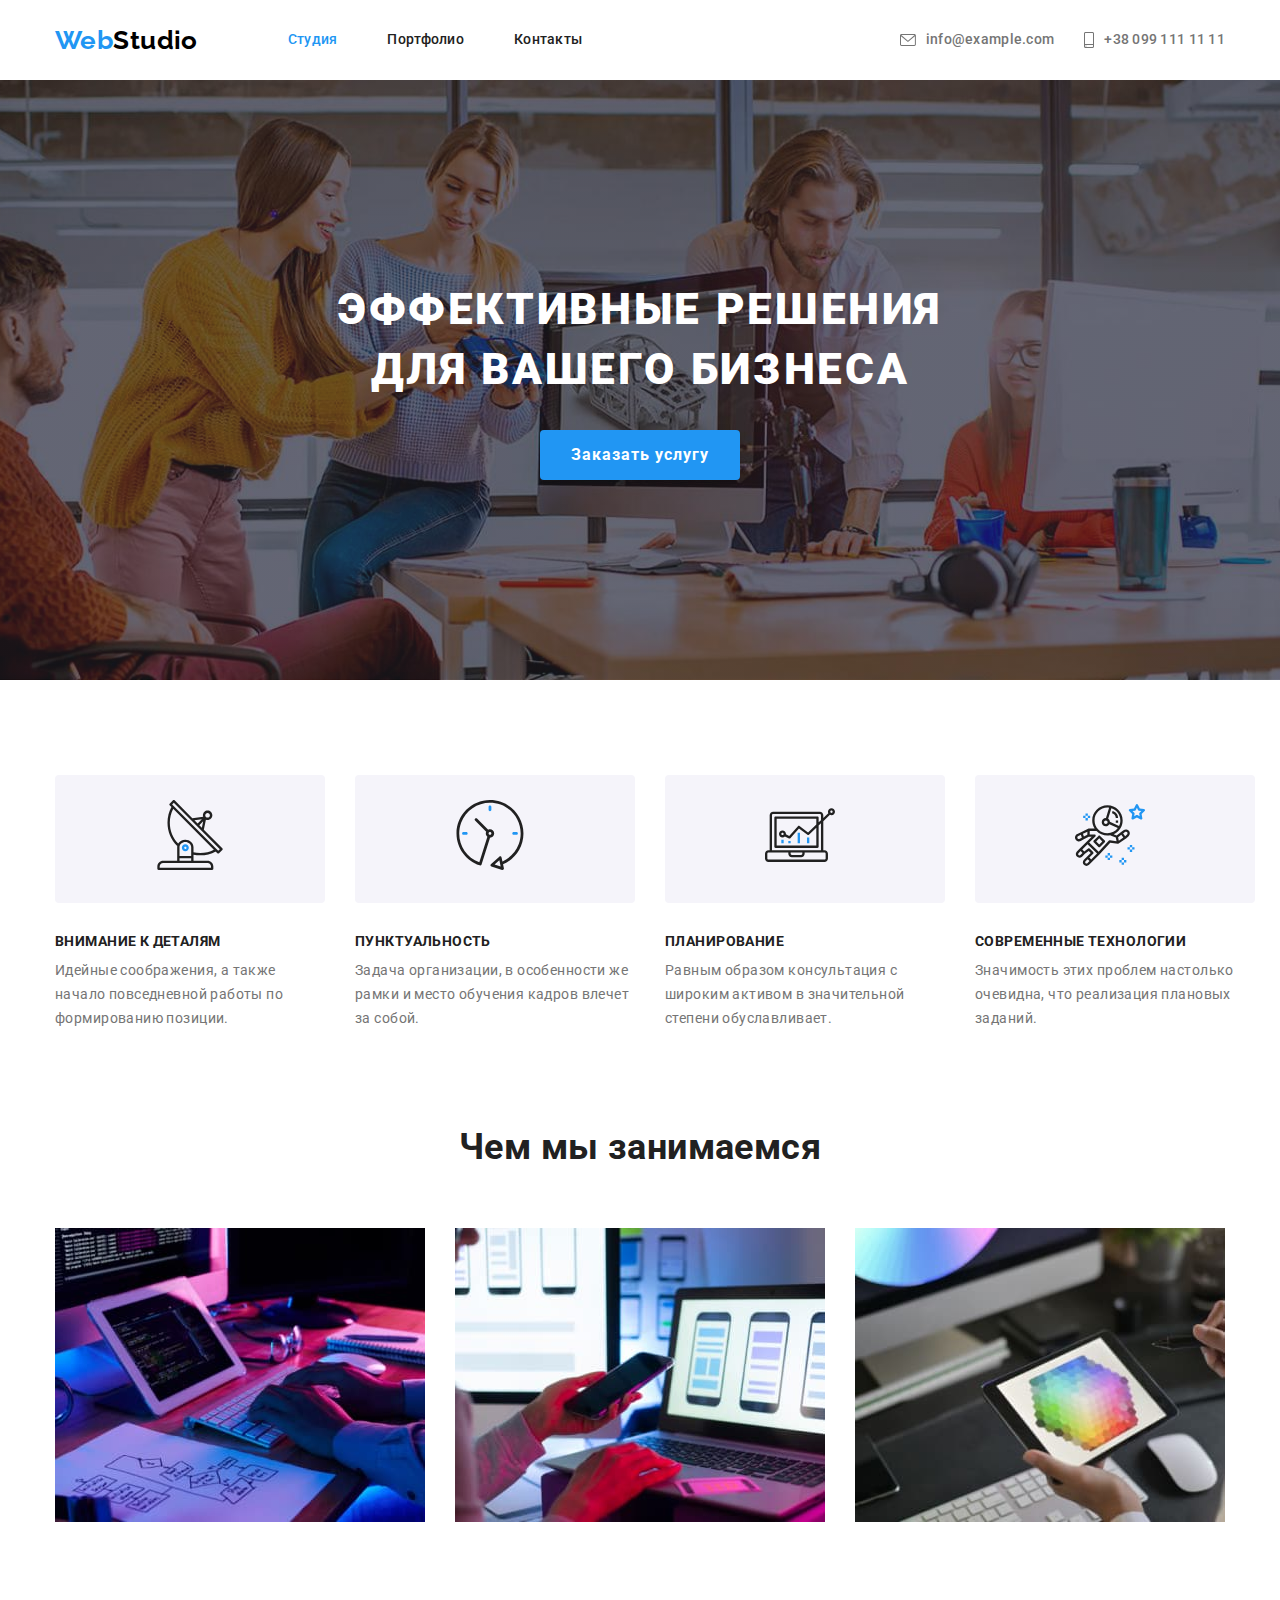
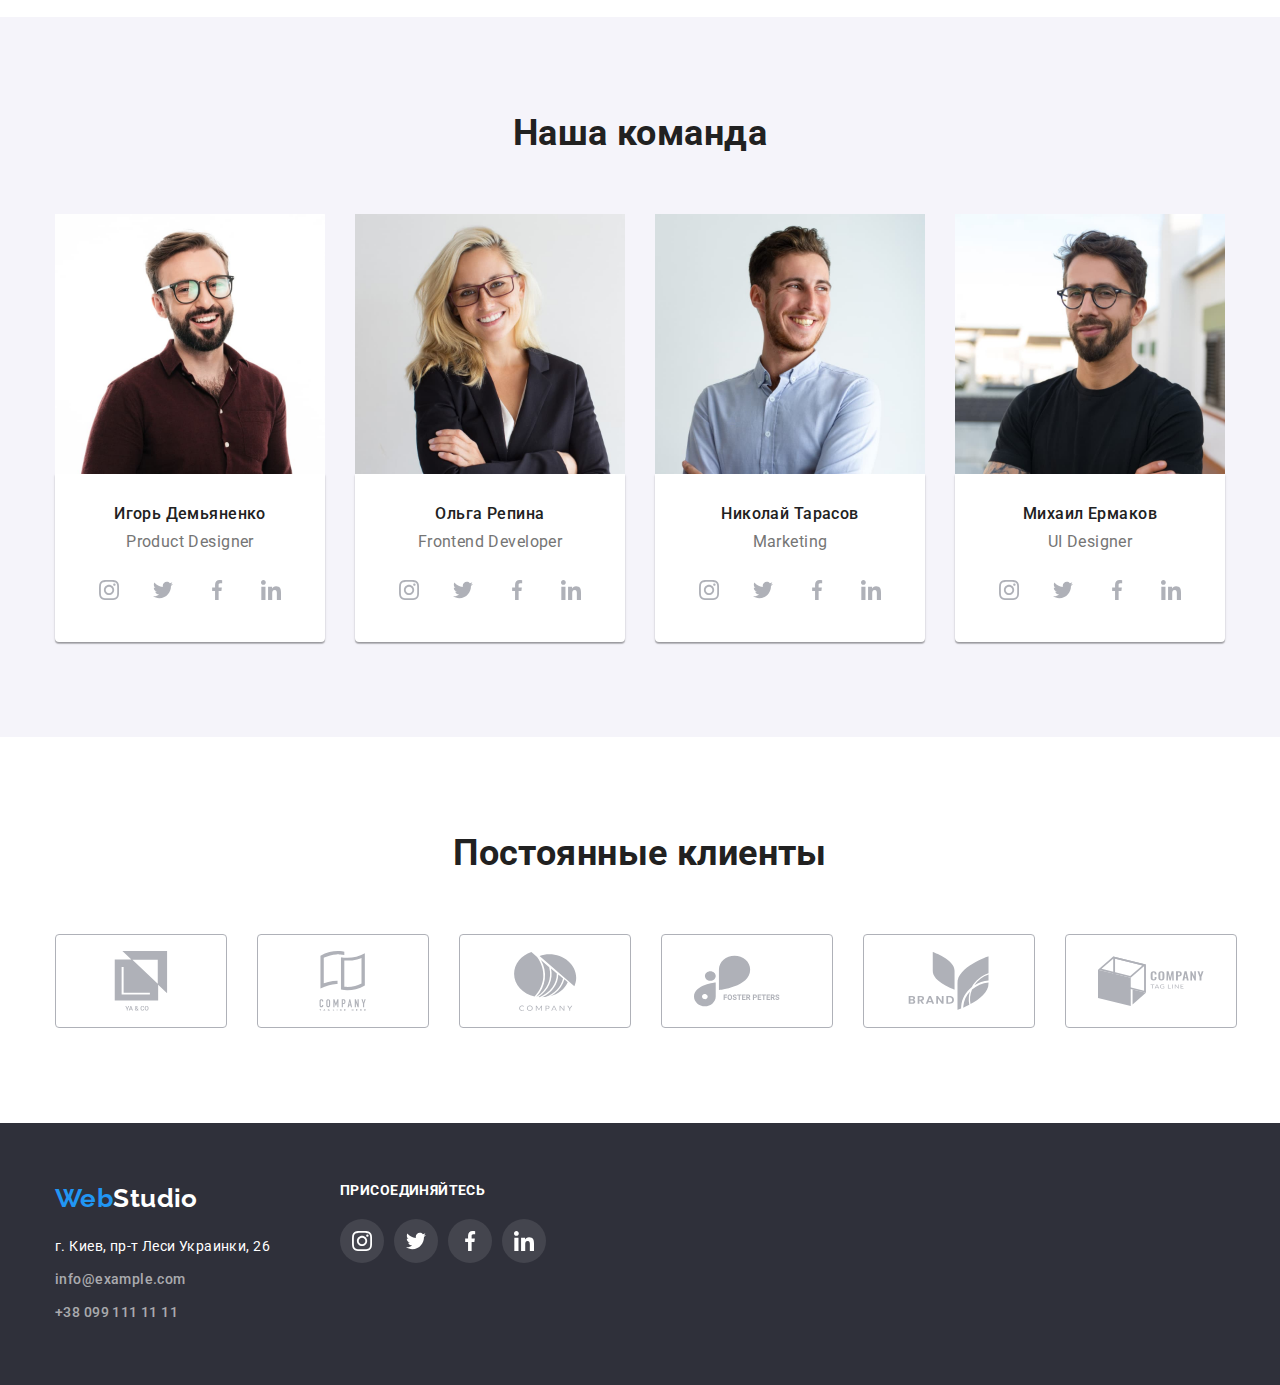
==== commit ea66686d: "change" ====
--- a/index.html
+++ b/index.html
@@ -167,28 +167,28 @@
                     </p>
                     <ul class="ourteam-social social-list">
                         <li class="social-item">
-                            <a href="" class="social-link">
+                            <a href="#" class="social-link">
                                 <svg class="social-icon" width="20" height="20">
                                     <use href="./images/sprite.svg#icon-instagram"></use>
                                 </svg>
                             </a>
                         </li>
                         <li class="social-item">
-                            <a href="" class="social-link">
+                            <a href="#" class="social-link">
                                 <svg class="social-icon" width="20" height="20">
                                     <use href="./images/sprite.svg#icon-twitter"></use>
                                 </svg>
                             </a>
                         </li>
                         <li class="social-item">
-                            <a href="" class="social-link">
+                            <a href="#" class="social-link">
                                 <svg class="social-icon" width="20" height="20">
                                     <use href="./images/sprite.svg#icon-facebook"></use>
                                 </svg>
                             </a>
                         </li>
                         <li class="social-item">
-                            <a href="" class="social-link">
+                            <a href="#" class="social-link">
                                 <svg class="social-icon" width="20" height="20">
                                     <use href="./images/sprite.svg#icon-linkedin"></use>
                                 </svg>
@@ -208,28 +208,28 @@
                     </p>
                     <ul class="ourteam-social social-list">
                         <li class="social-item">
-                            <a href="" class="social-link">
+                            <a href="#" class="social-link">
                                 <svg class="social-icon" width="20" height="20">
                                     <use href="./images/sprite.svg#icon-instagram"></use>
                                 </svg>
                             </a>
                         </li>
                         <li class="social-item">
-                            <a href="" class="social-link">
+                            <a href="#" class="social-link">
                                 <svg class="social-icon" width="20" height="20">
                                     <use href="./images/sprite.svg#icon-twitter"></use>
                                 </svg>
                             </a>
                         </li>
                         <li class="social-item">
-                            <a href="" class="social-link">
+                            <a href="#" class="social-link">
                                 <svg class="social-icon" width="20" height="20">
                                     <use href="./images/sprite.svg#icon-facebook"></use>
                                 </svg>
                             </a>
                         </li>
                         <li class="social-item">
-                            <a href="" class="social-link">
+                            <a href="#" class="social-link">
                                 <svg class="social-icon" width="20" height="20">
                                     <use href="./images/sprite.svg#icon-linkedin"></use>
                                 </svg>
@@ -249,28 +249,28 @@
                     </p>
                     <ul class="ourteam-social social-list">
                         <li class="social-item">
-                            <a href="" class="social-link">
+                            <a href="#" class="social-link">
                                 <svg class="social-icon" width="20" height="20">
                                     <use href="./images/sprite.svg#icon-instagram"></use>
                                 </svg>
                             </a>
                         </li>
                         <li class="social-item">
-                            <a href="" class="social-link">
+                            <a href="#" class="social-link">
                                 <svg class="social-icon" width="20" height="20">
                                     <use href="./images/sprite.svg#icon-twitter"></use>
                                 </svg>
                             </a>
                         </li>
                         <li class="social-item">
-                            <a href="" class="social-link">
+                            <a href="#" class="social-link">
                                 <svg class="social-icon" width="20" height="20">
                                     <use href="./images/sprite.svg#icon-facebook"></use>
                                 </svg>
                             </a>
                         </li>
                         <li class="social-item">
-                            <a href="" class="social-link">
+                            <a href="#" class="social-link">
                                 <svg class="social-icon" width="20" height="20">
                                     <use href="./images/sprite.svg#icon-linkedin"></use>
                                 </svg>
@@ -290,28 +290,28 @@
                     </p>
                     <ul class="ourteam-social social-list">
                         <li class="social-item">
-                            <a href="" class="social-link">
+                            <a href="#" class="social-link">
                                 <svg class="social-icon" width="20" height="20">
                                     <use href="./images/sprite.svg#icon-instagram"></use>
                                 </svg>
                             </a>
                         </li>
                         <li class="social-item">
-                            <a href="" class="social-link">
+                            <a href="#" class="social-link">
                                 <svg class="social-icon" width="20" height="20">
                                     <use href="./images/sprite.svg#icon-twitter"></use>
                                 </svg>
                             </a>
                         </li>
                         <li class="social-item">
-                            <a href="" class="social-link">
+                            <a href="#" class="social-link">
                                 <svg class="social-icon" width="20" height="20">
                                     <use href="./images/sprite.svg#icon-facebook"></use>
                                 </svg>
                             </a>
                         </li>
                         <li class="social-item">
-                            <a href="" class="social-link">
+                            <a href="#" class="social-link">
                                 <svg class="social-icon" width="20" height="20">
                                     <use href="./images/sprite.svg#icon-linkedin"></use>
                                 </svg>
@@ -324,97 +324,47 @@
             </div>
         </section>
 
-        <section class="cliens-section section">
+        <section class="clients-section section">
             <div class="container">
                 <h2 class="title">Постоянные клиенты</h2>
                 <ul class='clients-list'>
                     <li class="clients-item">
-                        <a href="" class="clients-link">
-                            <svg class="clients-icon" width="106" height="60">
-                                <use href="./images/sprite.svg#icon-logo1"></use>
-                            </svg>
-                        </a>
-                    </li>
-                    <li class="clients-item">
-                        <a href="" class="clients-link">
-                            <svg class="clients-icon" width="106" height="60">
-                                <use href="./images/sprite.svg#icon-logo2"></use>
-                            </svg>
-                        </a>
-                    </li>
-                    <li class="clients-item">
-                        <a href="" class="clients-link">
-                            <svg class="clients-icon" width="106" height="60">
-                                <use href="./images/sprite.svg#icon-logo3"></use>
-                            </svg>
-                        </a>
-                    </li>
-                    <li class="clients-item">
-                        <a href="" class="clients-link">
-                            <svg class="clients-icon" width="106" height="60">
-                                <use href="./images/sprite.svg#icon-logo4"></use>
-                            </svg>
-                        </a>
-                    </li>
-                    <li class="clients-item">
-                        <a href="" class="clients-link">
-                            <svg class="clients-icon" width="106" height="60">
-                                <use href="./images/sprite.svg#icon-logo5"></use>
-                            </svg>
-                        </a>
-                    </li>
-                    <li class="clients-item">
-                        <a href="" class="clients-link">
-                            <svg class="clients-icon" width="106" height="60">
-                                <use href="./images/sprite.svg#icon-logo6"></use>
-                            </svg>
-                        </a>
-                    </li>
-                </ul>
-            </div>
-        </section>
-
-        <section class="cliens-section section">
-            <div class="container">
-                <h2 class="title">Постоянные клиенты</h2>
-                <ul class='clients-list'>
-                    <li class="clients-item">
-                        <a href="" class="clients-link">
+                        <a href="#" class="clients-link">
                             <svg class="clients-icon" width="106" height="60">
                                 <use href="./images/sprite2.svg#icon-group1"></use>
                             </svg>
                         </a>
                     </li>
                     <li class="clients-item">
-                        <a href="" class="clients-link">
+                        <a href="#" class="clients-link">
                             <svg class="clients-icon" width="106" height="60">
                                 <use href="./images/sprite2.svg#icon-group2"></use>
                             </svg>
                         </a>
                     </li>
                     <li class="clients-item">
-                        <a href="" class="clients-link">
+                        <a href="#" class="clients-link">
                             <svg class="clients-icon" width="106" height="60">
                                 <use href="./images/sprite2.svg#icon-group3"></use>
                             </svg>
                         </a>
                     </li>
                     <li class="clients-item">
-                        <a href="" class="clients-link">
+                        <a href="#" class="clients-link">
                             <svg class="clients-icon" width="106" height="60">
                                 <use href="./images/sprite2.svg#icon-group4"></use>
                             </svg>
                         </a>
                     </li>
                     <li class="clients-item">
-                        <a href="" class="clients-link">
+                        <a href="#" class="clients-link">
                             <svg class="clients-icon" width="106" height="60">
                                 <use href="./images/sprite2.svg#icon-group5"></use>
                             </svg>
                         </a>
                     </li>
                     <li class="clients-item">
-                        <a href="" class="clients-link">
+                        <a href="#" class="clients-link">
                             <svg class="clients-icon" width="106" height="60">
                                 <use href="./images/sprite2.svg#icon-group6"></use>
                             </svg>
--- a/css/style.css
+++ b/css/style.css
@@ -206,6 +206,9 @@
   font-size: 14px;
   line-height: 1.14;
   letter-spacing: 0.02em;
+
+  display: flex;
+  align-items: center;
 }
 
 .contact-list {
@@ -213,16 +216,16 @@
   margin-left: auto;
 }
 
-.contact-item {
+/*.contact-item {
   width: 100%;
   height: 100%;
   display: flex;
   align-items: center;
   justify-content: center;
-}
+}*/
 
 .contact-item:not(:last-child) {
-  margin-right: 50px;
+  margin-right: 30px;
 }
 
 .contact-icon {
@@ -247,8 +250,9 @@
   text-align: center;
   padding-top: 200px;
   padding-bottom: 200px;
-
-  width: 1600px;
+  margin: 0 auto;
+
+  max-width: 1600px;
   background-image: linear-gradient(
       rgba(47, 48, 58, 0.4),
       rgba(47, 48, 58, 0.4)
@@ -300,7 +304,7 @@
 
 .advantage-list {
   display: flex;
-  margin-right: -50px;
+  margin-right: -30px;
 }
 
 /*.advantage-item:not(:last-child) {
@@ -308,8 +312,8 @@
 }*/
 
 .advantage-item {
-  flex-basis: calc(100% / 4 - 50px);
-  margin-right: 50px;
+  flex-basis: calc(100% / 4 - 30px);
+  margin-right: 30px;
 }
 
 .advantage-subtitle {
@@ -391,9 +395,10 @@
   height: 44px;
 }
 
-.social-item:not(last-child) {
+.social-item:not(:last-child) {
   margin-right: 10px;
 }
+
 .social-icon {
   fill: var(--social-icon-color);
 }
@@ -427,13 +432,21 @@
 
 .clients-item {
   border: 1px solid #afb1b8;
-  box-sizing: border-box;
   border-radius: 4px;
 
   padding: 16px 32px;
 
   flex-basis: calc(100% / 6 - 30px);
   margin-right: 30px;
+}
+
+.clients-link {
+  width: 100%;
+  height: 100%;
+
+  display: flex;
+  align-items: center;
+  justify-content: center;
 }
 
 .clients-icon {
@@ -519,8 +532,6 @@
 
 .postfolio-item:focus,
 .portfolio-item:hover {
-  border: 1px solid #eeeeee;
-  box-sizing: border-box;
   box-shadow: 0px 1px 1px rgba(0, 0, 0, 0.12), 0px 4px 4px rgba(0, 0, 0, 0.06),
     1px 4px 6px rgba(0, 0, 0, 0.16);
 }
